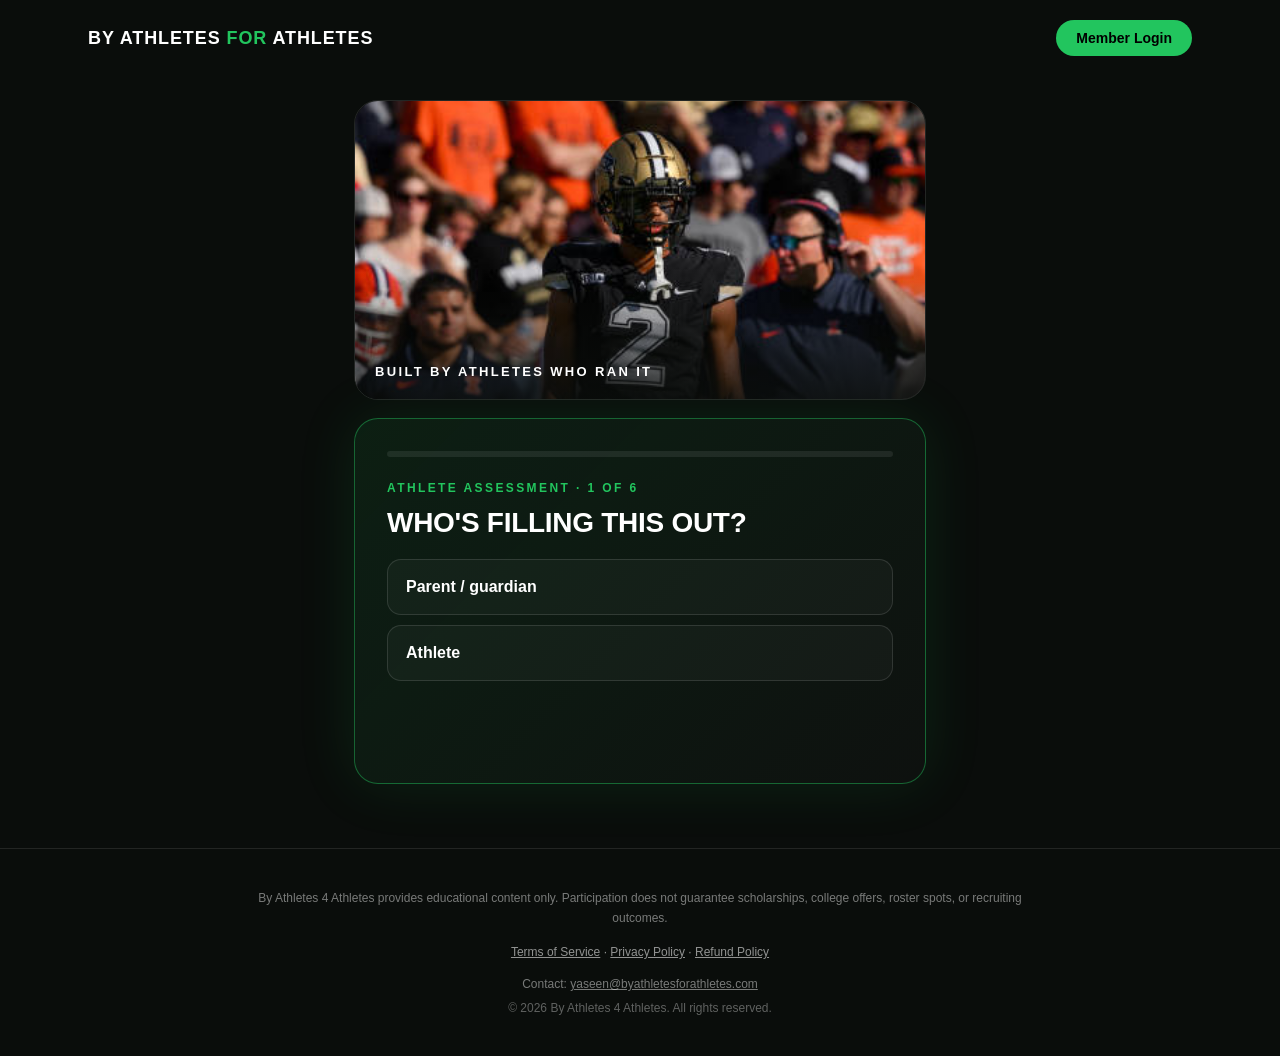
==== assessment.html @ 4ec1536f "Remove contact step; book qualification call after question 6 Co-Authored-By: Claude Opus 5.5 <norep" ====
<!doctype html>
<html lang="en" style="color-scheme:dark;background:#0a0d0b">
<head><meta name="robots" content="noindex">
<meta charset="utf-8"/>
<meta name="viewport" content="width=device-width, initial-scale=1"/>
<link rel="stylesheet" href="assets/site.css"/>
<meta name="description" content="Answer a few quick questions about your athlete, then book your call with the By Athletes 4 Athletes coaches."/>
<link rel="icon" type="image/png" href="assets/favicon.png"/>
<link rel="apple-touch-icon" href="assets/favicon.png"/>
<title>Athlete Assessment | By Athletes 4 Athletes</title>
<style>
.aa-wrap{max-width:620px;margin:0 auto;padding:24px 24px 64px;display:grid;grid-template-columns:1fr;gap:18px}
.aa-photo{position:relative;border-radius:24px;overflow:hidden;border:1px solid rgba(255,255,255,.1);min-height:300px}
.aa-photo img{position:absolute;inset:0;width:100%;height:100%;object-fit:cover;object-position:50% 18%}
.aa-photo::after{content:"";position:absolute;inset:0;background:linear-gradient(180deg,rgba(10,13,11,0) 55%,rgba(10,13,11,.85))}
.aa-photo p{position:absolute;left:20px;right:20px;bottom:18px;z-index:1;margin:0;font-size:13px;font-weight:800;letter-spacing:.18em;text-transform:uppercase;color:#fff}
.aa-card{border-radius:24px;border:1px solid rgba(34,197,94,.45);background:linear-gradient(135deg,rgba(34,197,94,.10),rgba(255,255,255,.02));box-shadow:0 0 60px rgba(34,197,94,.12);padding:32px}
.aa-bar{height:6px;border-radius:999px;background:rgba(255,255,255,.08);overflow:hidden;margin-bottom:22px}
.aa-bar>span{display:block;height:100%;background:#22c55e;transition:width .25s}
.aa-step{font-size:12px;font-weight:700;letter-spacing:.2em;text-transform:uppercase;color:#22c55e;margin:0}
.aa-q{margin:10px 0 20px;font-size:28px;line-height:1.15;font-weight:900;text-transform:uppercase;letter-spacing:-.01em}
.aa-help{margin:-10px 0 18px;font-size:15px;line-height:1.5;color:rgba(255,255,255,.6)}
.aa-opts{display:grid;gap:10px}
.aa-opts.aa-grid{grid-template-columns:repeat(3,minmax(0,1fr))}
.aa-opt{width:100%;text-align:left;border-radius:14px;border:1px solid rgba(255,255,255,.12);background:rgba(255,255,255,.03);color:#fff;padding:15px 18px;font-size:16px;font-weight:600;cursor:pointer;transition:border-color .15s,background .15s}
.aa-grid .aa-opt{text-align:center;padding:15px 8px}
.aa-opt:hover{border-color:rgba(34,197,94,.6)}
.aa-opt.aa-sel{border-color:#22c55e;background:rgba(34,197,94,.14)}
.aa-nav{display:flex;align-items:center;justify-content:space-between;gap:12px;margin-top:22px;min-height:48px}
.aa-back{border:0;background:none;color:rgba(255,255,255,.6);font-size:15px;font-weight:600;cursor:pointer;padding:8px 0}
.aa-back:hover{color:#fff}
.aa-cta{display:inline-block;border:0;border-radius:999px;background:#22c55e;color:#000;font-size:16px;font-weight:800;padding:14px 26px;cursor:pointer;text-decoration:none;text-align:center}
.aa-cta[disabled]{opacity:.35;cursor:not-allowed}
.aa-cta.aa-alt{background:transparent;color:#22c55e;border:1px solid rgba(34,197,94,.6)}
.aa-end p{font-size:16px;line-height:1.6;color:rgba(255,255,255,.72);margin:0 0 18px}
.aa-end .aa-cta{display:block;width:100%;margin-top:10px}
@media (max-width:520px){.aa-photo{min-height:220px}}
@media (max-width:520px){.aa-card{padding:22px}.aa-q{font-size:22px}.aa-opts.aa-grid{grid-template-columns:repeat(2,minmax(0,1fr))}.aa-nav .aa-cta{flex:1}}
</style>
</head>
<body>
<div class="min-h-screen bg-[#0a0d0b] text-white antialiased" style="color-scheme:dark">
<header class="mx-auto flex max-w-6xl items-center justify-between px-6 py-5"><a href="/landing" class="text-lg font-extrabold uppercase tracking-wider">By Athletes <span style="color:#22c55e">For</span> Athletes</a><div class="flex items-center gap-2 sm:gap-3"><a href="https://whop.com/joined/" class="rounded-full px-5 py-2 text-sm font-bold text-black transition hover:brightness-110" style="background:#22c55e">Member Login</a></div></header>
<main class="aa-wrap">
  <div class="aa-photo"><img src="assets/assessment-athlete.jpg" alt="Wide receiver in uniform on the sideline before a college game"><p>Built by athletes who ran it</p></div>
  <div class="aa-card">
    <div class="aa-bar"><span id="aa-progress" style="width:0"></span></div>
    <div id="aa-body" aria-live="polite">
      <noscript><p>Please turn on JavaScript to take the assessment, or <a href="https://cal.com/team/b4a/qualification" style="color:#22c55e;text-decoration:underline">book a call directly</a>.</p></noscript>
    </div>
  </div>
</main>
<footer class="border-t border-white/10 px-6 py-10"><p class="mx-auto max-w-3xl text-center text-xs leading-relaxed text-white/45">By Athletes 4 Athletes provides educational content only. Participation does not guarantee scholarships, college offers, roster spots, or recruiting outcomes.</p><p class="mt-4 text-center text-xs text-white/55"><a href="/legal#terms" class="underline hover:text-white">Terms of Service</a> · <a href="/legal#privacy" class="underline hover:text-white">Privacy Policy</a> · <a href="/legal#refunds" class="underline hover:text-white">Refund Policy</a></p><p class="mt-4 text-center text-xs text-white/45">Contact: <a href="mailto:yaseen@byathletesforathletes.com" class="underline hover:text-white">yaseen@byathletesforathletes.com</a></p><p class="mt-2 text-center text-xs text-white/35">© 2026 By Athletes 4 Athletes. All rights reserved.</p></footer>
</div>
<script>
(function () {
  var CAL = "https://cal.com/team/b4a/qualification";
  var ESSENTIALS_MONTHLY = "https://whop.com/checkout/plan_C9eWqeVcC6Q8r";
  var ESSENTIALS_SIX = "https://whop.com/checkout/plan_2INZjFknRnxja";

  var questions = [
    { id: "who", label: "Who's filling this out?", options: ["Parent / guardian", "Athlete"] },
    { id: "grade", label: "What grade is the athlete in?",
      options: ["8th or younger", "9th grade", "10th grade", "11th grade", "12th grade", "Post-grad / transfer"] },
    { id: "goal", label: "What's the goal?",
      options: ["Play Division I", "Play Division II", "Play Division III", "Play NAIA or JUCO", "Be a great high school player", "Not sure yet"] },
    { id: "serious", label: "How serious are you about getting to the next level?",
      options: ["All in. Ready to start now", "Very serious. Starting within 30 days", "Interested, but want to learn more", "Just looking around"] },
    { id: "budget", label: "Are you ready to invest in reaching the next level?", dynamic: true,
      options: ["Yes, I'm ready to invest now", "No, I'm not able to invest right now"] },
    { id: "decider", label: "If it's a fit, will the decision-maker(s) be on the call?",
      options: ["Yes", "No"] }
  ];

  var body = document.getElementById("aa-body");
  var bar = document.getElementById("aa-progress");
  var answers = {};
  var step = 0;

  var GOAL_PHRASE = {
    "Play Division I": "to play Division I",
    "Play Division II": "to play Division II",
    "Play Division III": "to play Division III",
    "Play NAIA or JUCO": "to play NAIA or JUCO",
    "Be a great high school player": "to become a great high school player"
  };

  function labelOf(q) {
    if (!q.dynamic) return q.label;
    var who = answers.who === "Athlete" ? "yourself" : "your athlete";
    var goal = GOAL_PHRASE[answers.goal] || "to reach the next level";
    return "Are you ready to invest in " + who + " " + goal + "?";
  }

  function esc(s) { return String(s).replace(/[&<>"]/g, function (c) { return { "&": "&amp;", "<": "&lt;", ">": "&gt;", '"': "&quot;" }[c]; }); }

  function qualified() {
    return answers.budget === "Yes, I'm ready to invest now" &&
      answers.serious !== "Just looking around";
  }

  var TOTAL = questions.length;

  function calUrl() {
    var notes = "Athlete Assessment\n" + questions.map(function (q) { return labelOf(q) + " " + (answers[q.id] || "-"); }).join("\n");
    return CAL + "?notes=" + encodeURIComponent(notes);
  }

  function finish() {
    if (qualified()) {
      bar.style.width = "100%";
      window.location.href = calUrl();
    } else {
      renderEssentials();
    }
  }

  function render() {
    var q = questions[step];
    bar.style.width = Math.round((step / TOTAL) * 100) + "%";
    body.innerHTML = '<p class="aa-step">Athlete Assessment &middot; ' + (step + 1) + " of " + TOTAL + "</p>" +
      '<h1 class="aa-q">' + esc(labelOf(q)) + "</h1>" +
      (q.help ? '<p class="aa-help">' + esc(q.help) + "</p>" : "") +
      '<div class="aa-opts' + (q.grid ? " aa-grid" : "") + '">' +
      q.options.map(function (o) {
        return '<button type="button" class="aa-opt' + (answers[q.id] === o ? " aa-sel" : "") + '" data-v="' + esc(o) + '">' + esc(o) + "</button>";
      }).join("") + "</div>" +
      '<div class="aa-nav">' +
      (step > 0 ? '<button type="button" class="aa-back">&larr; Back</button>' : "<span></span>") +
      (step === TOTAL - 1 ? '<button type="button" class="aa-cta" id="aa-book"' + (answers[q.id] ? "" : " disabled") + ">Book Your Qualification Call</button>" : "") +
      "</div>";
    body.querySelectorAll(".aa-opt").forEach(function (b) {
      b.addEventListener("click", function () {
        answers[q.id] = b.getAttribute("data-v");
        if (q.id === "budget" && answers.budget !== "Yes, I'm ready to invest now") { renderEssentials(); return; }
        if (step < TOTAL - 1) step++;
        render();
      });
    });
    var back = body.querySelector(".aa-back");
    if (back) back.addEventListener("click", function () { step--; render(); });
    var book = body.querySelector("#aa-book");
    if (book) book.addEventListener("click", function () { if (answers[q.id]) finish(); });
  }

  function renderEssentials() {
    bar.style.width = "100%";
    body.innerHTML = '<div class="aa-end"><p class="aa-step">Your best next step</p>' +
      '<h1 class="aa-q">Start with Recruiting Essentials</h1>' +
      "<p>Based on your answers, the best place to start is Recruiting Essentials: the full How to Get Recruited video course, a grade-by-grade roadmap, a monthly live coaching call with former Division I receivers, and our member community.</p>" +
      '<a class="aa-cta" href="' + ESSENTIALS_SIX + '">Get 6 months for $250 (1 month free)</a>' +
      '<a class="aa-cta aa-alt" href="' + ESSENTIALS_MONTHLY + '">Or start monthly for $49</a>' +
      '<div class="aa-nav"><button type="button" class="aa-back">&larr; Change my answers</button><span></span></div></div>';
    body.querySelector(".aa-back").addEventListener("click", function () { render(); });
  }

  render();
})();
</script>
</body>
</html>
---- assets/site.css ----
/*! tailwindcss v4.3.3 | MIT License | https://tailwindcss.com */
@layer properties{@supports (((-webkit-hyphens:none)) and (not (margin-trim:inline))) or ((-moz-orient:inline) and (not (color:rgb(from red r g b)))){*,:before,:after,::backdrop{--tw-translate-x:0;--tw-translate-y:0;--tw-translate-z:0;--tw-space-y-reverse:0;--tw-divide-y-reverse:0;--tw-border-style:solid;--tw-leading:initial;--tw-font-weight:initial;--tw-tracking:initial;--tw-blur:initial;--tw-brightness:initial;--tw-contrast:initial;--tw-grayscale:initial;--tw-hue-rotate:initial;--tw-invert:initial;--tw-opacity:initial;--tw-saturate:initial;--tw-sepia:initial;--tw-drop-shadow:initial;--tw-drop-shadow-color:initial;--tw-drop-shadow-alpha:100%;--tw-drop-shadow-size:initial}}}@layer theme{:root,:host{--font-sans:-apple-system, BlinkMacSystemFont, "Segoe UI", Roboto, "Helvetica Neue", "Noto Sans", Arial, sans-serif, "Apple Color Emoji", "Segoe UI Emoji", "Segoe UI Symbol", "Noto Color Emoji";--font-mono:ui-monospace, SFMono-Regular, Menlo, Monaco, Consolas, "Liberation Mono", "Courier New", monospace;--color-red-400:oklch(70.4% .191 22.216);--color-red-500:oklch(63.7% .237 25.331);--color-green-500:oklch(72.3% .219 149.579);--color-black:#000;--color-white:#fff;--spacing:.25rem;--container-xl:36rem;--container-2xl:42rem;--container-3xl:48rem;--container-4xl:56rem;--container-5xl:64rem;--container-6xl:72rem;--text-xs:.75rem;--text-xs--line-height:calc(1 / .75);--text-sm:.875rem;--text-sm--line-height:calc(1.25 / .875);--text-base:1rem;--text-base--line-height:calc(1.5 / 1);--text-lg:1.125rem;--text-lg--line-height:calc(1.75 / 1.125);--text-xl:1.25rem;--text-xl--line-height:calc(1.75 / 1.25);--text-2xl:1.5rem;--text-2xl--line-height:calc(2 / 1.5);--text-3xl:1.875rem;--text-3xl--line-height:calc(2.25 / 1.875);--text-4xl:2.25rem;--text-4xl--line-height:calc(2.5 / 2.25);--text-5xl:3rem;--text-5xl--line-height:1;--text-7xl:4.5rem;--text-7xl--line-height:1;--font-weight-normal:400;--font-weight-semibold:600;--font-weight-bold:700;--font-weight-extrabold:800;--font-weight-black:900;--tracking-tight:-.025em;--tracking-wide:.025em;--tracking-wider:.05em;--tracking-widest:.1em;--leading-snug:1.375;--leading-relaxed:1.625;--radius-xl:.75rem;--radius-2xl:1rem;--radius-3xl:1.5rem;--aspect-video:16 / 9;--default-transition-duration:.15s;--default-transition-timing-function:cubic-bezier(.4, 0, .2, 1);--default-font-family:var(--font-sans);--default-mono-font-family:var(--font-mono)}}@layer base{*,:after,:before,::backdrop{box-sizing:border-box;border:0 solid;margin:0;padding:0}::file-selector-button{box-sizing:border-box;border:0 solid;margin:0;padding:0}html,:host{-webkit-text-size-adjust:100%;tab-size:4;line-height:1.5;font-family:var(--default-font-family,-apple-system, BlinkMacSystemFont, "Segoe UI", Roboto, "Helvetica Neue", "Noto Sans", Arial, sans-serif, "Apple Color Emoji", "Segoe UI Emoji", "Segoe UI Symbol", "Noto Color Emoji");font-feature-settings:var(--default-font-feature-settings,normal);font-variation-settings:var(--default-font-variation-settings,normal);-webkit-tap-highlight-color:transparent}hr{height:0;color:inherit;border-top-width:1px}abbr:where([title]){-webkit-text-decoration:underline dotted;text-decoration:underline dotted}h1,h2,h3,h4,h5,h6{font-size:inherit;font-weight:inherit}a{color:inherit;-webkit-text-decoration:inherit;-webkit-text-decoration:inherit;-webkit-text-decoration:inherit;-webkit-text-decoration:inherit;text-decoration:inherit}b,strong{font-weight:bolder}code,kbd,samp,pre{font-family:var(--default-mono-font-family,ui-monospace, SFMono-Regular, Menlo, Monaco, Consolas, "Liberation Mono", "Courier New", monospace);font-feature-settings:var(--default-mono-font-feature-settings,normal);font-variation-settings:var(--default-mono-font-variation-settings,normal);font-size:1em}small{font-size:80%}sub,sup{vertical-align:baseline;font-size:75%;line-height:0;position:relative}sub{bottom:-.25em}sup{top:-.5em}table{text-indent:0;border-color:inherit;border-collapse:collapse}:-moz-focusring:where(:not(iframe)){outline:auto}progress{vertical-align:baseline}summary{display:list-item}ol,ul,menu{list-style:none}img,svg,video,canvas,audio,iframe,embed,object{vertical-align:middle;display:block}img,video{max-width:100%;height:auto}button,input,select,optgroup,textarea{font:inherit;font-feature-settings:inherit;font-variation-settings:inherit;letter-spacing:inherit;color:inherit;opacity:1;background-color:#0000;border-radius:0}::file-selector-button{font:inherit;font-feature-settings:inherit;font-variation-settings:inherit;letter-spacing:inherit;color:inherit;opacity:1;background-color:#0000;border-radius:0}:where(select:is([multiple],[size])) optgroup{font-weight:bolder}:where(select:is([multiple],[size])) optgroup option{padding-inline-start:20px}::file-selector-button{margin-inline-end:4px}::placeholder{opacity:1}@supports (not ((-webkit-appearance:-apple-pay-button))) or (contain-intrinsic-size:1px){::placeholder{color:currentColor}@supports (color:color-mix(in lab, red, red)){::placeholder{color:color-mix(in oklab, currentcolor 50%, transparent)}}}textarea{resize:vertical}::-webkit-search-decoration{-webkit-appearance:none}::-webkit-date-and-time-value{min-height:1lh;text-align:inherit}::-webkit-datetime-edit{display:inline-flex}::-webkit-datetime-edit-fields-wrapper{padding:0}::-webkit-datetime-edit{padding-block:0}::-webkit-datetime-edit-year-field{padding-block:0}::-webkit-datetime-edit-month-field{padding-block:0}::-webkit-datetime-edit-day-field{padding-block:0}::-webkit-datetime-edit-hour-field{padding-block:0}::-webkit-datetime-edit-minute-field{padding-block:0}::-webkit-datetime-edit-second-field{padding-block:0}::-webkit-datetime-edit-millisecond-field{padding-block:0}::-webkit-datetime-edit-meridiem-field{padding-block:0}::-webkit-calendar-picker-indicator{line-height:1}:-moz-ui-invalid{box-shadow:none}button,input:where([type=button],[type=reset],[type=submit]){appearance:button}::file-selector-button{appearance:button}::-webkit-inner-spin-button{height:auto}::-webkit-outer-spin-button{height:auto}[hidden]:where(:not([hidden=until-found])){display:none!important}}@layer components;@layer utilities{.absolute{position:absolute}.relative{position:relative}.inset-0{inset:0}.-top-3\.5{top:calc(var(--spacing) * -3.5)}.-left-\[9999px\]{left:-9999px}.left-1\/2{left:50%}.mx-auto{margin-inline:auto}.my-6{margin-block:calc(var(--spacing) * 6)}.mt-0\.5{margin-top:calc(var(--spacing) * .5)}.mt-1{margin-top:var(--spacing)}.mt-2{margin-top:calc(var(--spacing) * 2)}.mt-3{margin-top:calc(var(--spacing) * 3)}.mt-4{margin-top:calc(var(--spacing) * 4)}.mt-5{margin-top:calc(var(--spacing) * 5)}.mt-6{margin-top:calc(var(--spacing) * 6)}.mt-8{margin-top:calc(var(--spacing) * 8)}.mt-9{margin-top:calc(var(--spacing) * 9)}.mt-10{margin-top:calc(var(--spacing) * 10)}.mt-12{margin-top:calc(var(--spacing) * 12)}.mt-16{margin-top:calc(var(--spacing) * 16)}.mr-2{margin-right:calc(var(--spacing) * 2)}.mb-3{margin-bottom:calc(var(--spacing) * 3)}.mb-8{margin-bottom:calc(var(--spacing) * 8)}.mb-10{margin-bottom:calc(var(--spacing) * 10)}.mb-14{margin-bottom:calc(var(--spacing) * 14)}.block{display:block}.flex{display:flex}.grid{display:grid}.hidden{display:none}.inline-block{display:inline-block}.inline-flex{display:inline-flex}.table{display:table}.aspect-video{aspect-ratio:var(--aspect-video)}.h-0{height:0}.h-1{height:var(--spacing)}.h-40{height:calc(var(--spacing) * 40)}.h-full{height:100%}.h-px{height:1px}.min-h-\[2\.5rem\]{min-height:2.5rem}.min-h-\[120px\]{min-height:120px}.min-h-screen{min-height:100vh}.w-0{width:0}.w-8{width:calc(var(--spacing) * 8)}.w-40{width:calc(var(--spacing) * 40)}.w-full{width:100%}.max-w-2xl{max-width:var(--container-2xl)}.max-w-3xl{max-width:var(--container-3xl)}.max-w-4xl{max-width:var(--container-4xl)}.max-w-5xl{max-width:var(--container-5xl)}.max-w-6xl{max-width:var(--container-6xl)}.max-w-xl{max-width:var(--container-xl)}.flex-1{flex:1}.shrink-0{flex-shrink:0}.-translate-x-1\/2{--tw-translate-x:calc(calc(1 / 2 * 100%) * -1);translate:var(--tw-translate-x) var(--tw-translate-y)}.cursor-pointer{cursor:pointer}.scroll-mt-8{scroll-margin-top:calc(var(--spacing) * 8)}.list-disc{list-style-type:disc}.list-none{list-style-type:none}.flex-col{flex-direction:column}.flex-wrap{flex-wrap:wrap}.items-baseline{align-items:baseline}.items-center{align-items:center}.items-stretch{align-items:stretch}.justify-between{justify-content:space-between}.justify-center{justify-content:center}.gap-0\.5{gap:calc(var(--spacing) * .5)}.gap-1{gap:var(--spacing)}.gap-2{gap:calc(var(--spacing) * 2)}.gap-3{gap:calc(var(--spacing) * 3)}.gap-4{gap:calc(var(--spacing) * 4)}.gap-6{gap:calc(var(--spacing) * 6)}:where(.space-y-1>:not(:last-child)){--tw-space-y-reverse:0;margin-block-start:calc(var(--spacing) * var(--tw-space-y-reverse));margin-block-end:calc(var(--spacing) * calc(1 - var(--tw-space-y-reverse)))}:where(.space-y-3>:not(:last-child)){--tw-space-y-reverse:0;margin-block-start:calc(calc(var(--spacing) * 3) * var(--tw-space-y-reverse));margin-block-end:calc(calc(var(--spacing) * 3) * calc(1 - var(--tw-space-y-reverse)))}:where(.space-y-4>:not(:last-child)){--tw-space-y-reverse:0;margin-block-start:calc(calc(var(--spacing) * 4) * var(--tw-space-y-reverse));margin-block-end:calc(calc(var(--spacing) * 4) * calc(1 - var(--tw-space-y-reverse)))}:where(.space-y-14>:not(:last-child)){--tw-space-y-reverse:0;margin-block-start:calc(calc(var(--spacing) * 14) * var(--tw-space-y-reverse));margin-block-end:calc(calc(var(--spacing) * 14) * calc(1 - var(--tw-space-y-reverse)))}:where(.divide-y>:not(:last-child)){--tw-divide-y-reverse:0;border-bottom-style:var(--tw-border-style);border-top-style:var(--tw-border-style);border-top-width:calc(1px * var(--tw-divide-y-reverse));border-bottom-width:calc(1px * calc(1 - var(--tw-divide-y-reverse)))}:where(.divide-white\/10>:not(:last-child)){border-color:#ffffff1a}@supports (color:color-mix(in lab, red, red)){:where(.divide-white\/10>:not(:last-child)){border-color:color-mix(in oklab, var(--color-white) 10%, transparent)}}.overflow-hidden{overflow:hidden}.rounded{border-radius:.25rem}.rounded-2xl{border-radius:var(--radius-2xl)}.rounded-3xl{border-radius:var(--radius-3xl)}.rounded-full{border-radius:2147483647px}.rounded-xl{border-radius:var(--radius-xl)}.border{border-style:var(--tw-border-style);border-width:1px}.border-t{border-top-style:var(--tw-border-style);border-top-width:1px}.border-dashed{--tw-border-style:dashed;border-style:dashed}.border-red-500\/20{border-color:#fb2c3633}@supports (color:color-mix(in lab, red, red)){.border-red-500\/20{border-color:color-mix(in oklab, var(--color-red-500) 20%, transparent)}}.border-red-500\/40{border-color:#fb2c3666}@supports (color:color-mix(in lab, red, red)){.border-red-500\/40{border-color:color-mix(in oklab, var(--color-red-500) 40%, transparent)}}.border-white\/10{border-color:#ffffff1a}@supports (color:color-mix(in lab, red, red)){.border-white\/10{border-color:color-mix(in oklab, var(--color-white) 10%, transparent)}}.border-white\/15{border-color:#ffffff26}@supports (color:color-mix(in lab, red, red)){.border-white\/15{border-color:color-mix(in oklab, var(--color-white) 15%, transparent)}}.border-white\/20{border-color:#fff3}@supports (color:color-mix(in lab, red, red)){.border-white\/20{border-color:color-mix(in oklab, var(--color-white) 20%, transparent)}}.border-white\/25{border-color:#ffffff40}@supports (color:color-mix(in lab, red, red)){.border-white\/25{border-color:color-mix(in oklab, var(--color-white) 25%, transparent)}}.bg-\[\#0a0d0b\]{background-color:#0a0d0b}.bg-black{background-color:var(--color-black)}.bg-black\/40{background-color:#0006}@supports (color:color-mix(in lab, red, red)){.bg-black\/40{background-color:color-mix(in oklab, var(--color-black) 40%, transparent)}}.bg-red-500\/\[0\.04\]{background-color:#fb2c360a}@supports (color:color-mix(in lab, red, red)){.bg-red-500\/\[0\.04\]{background-color:color-mix(in oklab, var(--color-red-500) 4%, transparent)}}.bg-white\/5{background-color:#ffffff0d}@supports (color:color-mix(in lab, red, red)){.bg-white\/5{background-color:color-mix(in oklab, var(--color-white) 5%, transparent)}}.bg-white\/10{background-color:#ffffff1a}@supports (color:color-mix(in lab, red, red)){.bg-white\/10{background-color:color-mix(in oklab, var(--color-white) 10%, transparent)}}.bg-white\/\[0\.03\]{background-color:#ffffff08}@supports (color:color-mix(in lab, red, red)){.bg-white\/\[0\.03\]{background-color:color-mix(in oklab, var(--color-white) 3%, transparent)}}.bg-white\/\[0\.04\]{background-color:#ffffff0a}@supports (color:color-mix(in lab, red, red)){.bg-white\/\[0\.04\]{background-color:color-mix(in oklab, var(--color-white) 4%, transparent)}}.object-cover{object-fit:cover}.p-1{padding:var(--spacing)}.p-4{padding:calc(var(--spacing) * 4)}.p-5{padding:calc(var(--spacing) * 5)}.p-6{padding:calc(var(--spacing) * 6)}.p-8{padding:calc(var(--spacing) * 8)}.p-10{padding:calc(var(--spacing) * 10)}.px-3{padding-inline:calc(var(--spacing) * 3)}.px-4{padding-inline:calc(var(--spacing) * 4)}.px-5{padding-inline:calc(var(--spacing) * 5)}.px-6{padding-inline:calc(var(--spacing) * 6)}.px-8{padding-inline:calc(var(--spacing) * 8)}.py-1{padding-block:var(--spacing)}.py-2{padding-block:calc(var(--spacing) * 2)}.py-3{padding-block:calc(var(--spacing) * 3)}.py-3\.5{padding-block:calc(var(--spacing) * 3.5)}.py-5{padding-block:calc(var(--spacing) * 5)}.py-10{padding-block:calc(var(--spacing) * 10)}.py-20{padding-block:calc(var(--spacing) * 20)}.pt-2{padding-top:calc(var(--spacing) * 2)}.pt-4{padding-top:calc(var(--spacing) * 4)}.pt-8{padding-top:calc(var(--spacing) * 8)}.pt-12{padding-top:calc(var(--spacing) * 12)}.pt-16{padding-top:calc(var(--spacing) * 16)}.pb-4{padding-bottom:calc(var(--spacing) * 4)}.pb-16{padding-bottom:calc(var(--spacing) * 16)}.pb-20{padding-bottom:calc(var(--spacing) * 20)}.pl-5{padding-left:calc(var(--spacing) * 5)}.text-center{text-align:center}.text-left{text-align:left}.text-2xl{font-size:var(--text-2xl);line-height:var(--tw-leading,var(--text-2xl--line-height))}.text-3xl{font-size:var(--text-3xl);line-height:var(--tw-leading,var(--text-3xl--line-height))}.text-4xl{font-size:var(--text-4xl);line-height:var(--tw-leading,var(--text-4xl--line-height))}.text-5xl{font-size:var(--text-5xl);line-height:var(--tw-leading,var(--text-5xl--line-height))}.text-base{font-size:var(--text-base);line-height:var(--tw-leading,var(--text-base--line-height))}.text-lg{font-size:var(--text-lg);line-height:var(--tw-leading,var(--text-lg--line-height))}.text-sm{font-size:var(--text-sm);line-height:var(--tw-leading,var(--text-sm--line-height))}.text-xl{font-size:var(--text-xl);line-height:var(--tw-leading,var(--text-xl--line-height))}.text-xs{font-size:var(--text-xs);line-height:var(--tw-leading,var(--text-xs--line-height))}.leading-\[1\.02\]{--tw-leading:1.02;line-height:1.02}.leading-relaxed{--tw-leading:var(--leading-relaxed);line-height:var(--leading-relaxed)}.leading-snug{--tw-leading:var(--leading-snug);line-height:var(--leading-snug)}.font-black{--tw-font-weight:var(--font-weight-black);font-weight:var(--font-weight-black)}.font-bold{--tw-font-weight:var(--font-weight-bold);font-weight:var(--font-weight-bold)}.font-extrabold{--tw-font-weight:var(--font-weight-extrabold);font-weight:var(--font-weight-extrabold)}.font-normal{--tw-font-weight:var(--font-weight-normal);font-weight:var(--font-weight-normal)}.font-semibold{--tw-font-weight:var(--font-weight-semibold);font-weight:var(--font-weight-semibold)}.tracking-\[0\.2em\]{--tw-tracking:.2em;letter-spacing:.2em}.tracking-\[0\.25em\]{--tw-tracking:.25em;letter-spacing:.25em}.tracking-tight{--tw-tracking:var(--tracking-tight);letter-spacing:var(--tracking-tight)}.tracking-wide{--tw-tracking:var(--tracking-wide);letter-spacing:var(--tracking-wide)}.tracking-wider{--tw-tracking:var(--tracking-wider);letter-spacing:var(--tracking-wider)}.tracking-widest{--tw-tracking:var(--tracking-widest);letter-spacing:var(--tracking-widest)}.text-black{color:var(--color-black)}.text-red-400{color:var(--color-red-400)}.text-white{color:var(--color-white)}.text-white\/20{color:#fff3}@supports (color:color-mix(in lab, red, red)){.text-white\/20{color:color-mix(in oklab, var(--color-white) 20%, transparent)}}.text-white\/35{color:#ffffff59}@supports (color:color-mix(in lab, red, red)){.text-white\/35{color:color-mix(in oklab, var(--color-white) 35%, transparent)}}.text-white\/40{color:#fff6}@supports (color:color-mix(in lab, red, red)){.text-white\/40{color:color-mix(in oklab, var(--color-white) 40%, transparent)}}.text-white\/45{color:#ffffff73}@supports (color:color-mix(in lab, red, red)){.text-white\/45{color:color-mix(in oklab, var(--color-white) 45%, transparent)}}.text-white\/50{color:#ffffff80}@supports (color:color-mix(in lab, red, red)){.text-white\/50{color:color-mix(in oklab, var(--color-white) 50%, transparent)}}.text-white\/55{color:#ffffff8c}@supports (color:color-mix(in lab, red, red)){.text-white\/55{color:color-mix(in oklab, var(--color-white) 55%, transparent)}}.text-white\/60{color:#fff9}@supports (color:color-mix(in lab, red, red)){.text-white\/60{color:color-mix(in oklab, var(--color-white) 60%, transparent)}}.text-white\/65{color:#ffffffa6}@supports (color:color-mix(in lab, red, red)){.text-white\/65{color:color-mix(in oklab, var(--color-white) 65%, transparent)}}.text-white\/70{color:#ffffffb3}@supports (color:color-mix(in lab, red, red)){.text-white\/70{color:color-mix(in oklab, var(--color-white) 70%, transparent)}}.text-white\/80{color:#fffc}@supports (color:color-mix(in lab, red, red)){.text-white\/80{color:color-mix(in oklab, var(--color-white) 80%, transparent)}}.text-white\/85{color:#ffffffd9}@supports (color:color-mix(in lab, red, red)){.text-white\/85{color:color-mix(in oklab, var(--color-white) 85%, transparent)}}.uppercase{text-transform:uppercase}.line-through{text-decoration-line:line-through}.underline{text-decoration-line:underline}.decoration-red-500{-webkit-text-decoration-color:var(--color-red-500);-webkit-text-decoration-color:var(--color-red-500);-webkit-text-decoration-color:var(--color-red-500);text-decoration-color:var(--color-red-500)}.decoration-2{text-decoration-thickness:2px}.antialiased{-webkit-font-smoothing:antialiased;-moz-osx-font-smoothing:grayscale}.placeholder-white\/35::placeholder{color:#ffffff59}@supports (color:color-mix(in lab, red, red)){.placeholder-white\/35::placeholder{color:color-mix(in oklab, var(--color-white) 35%, transparent)}}.opacity-0{opacity:0}.transition{transition-property:color,background-color,border-color,outline-color,text-decoration-color,fill,stroke,--tw-gradient-from,--tw-gradient-via,--tw-gradient-to,opacity,box-shadow,transform,translate,scale,rotate,filter,-webkit-backdrop-filter,backdrop-filter,display,content-visibility,overlay,pointer-events;transition-timing-function:var(--tw-ease,var(--default-transition-timing-function));transition-duration:var(--tw-duration,var(--default-transition-duration))}.outline-none{--tw-outline-style:none;outline-style:none}.group-open\:rotate-45:is(:where(.group):is([open],:popover-open,:open) *){rotate:45deg}@media (hover:hover){.hover\:bg-red-500\/10:hover{background-color:#fb2c361a}@supports (color:color-mix(in lab, red, red)){.hover\:bg-red-500\/10:hover{background-color:color-mix(in oklab, var(--color-red-500) 10%, transparent)}}.hover\:bg-white\/5:hover{background-color:#ffffff0d}@supports (color:color-mix(in lab, red, red)){.hover\:bg-white\/5:hover{background-color:color-mix(in oklab, var(--color-white) 5%, transparent)}}.hover\:bg-white\/10:hover{background-color:#ffffff1a}@supports (color:color-mix(in lab, red, red)){.hover\:bg-white\/10:hover{background-color:color-mix(in oklab, var(--color-white) 10%, transparent)}}.hover\:text-white:hover{color:var(--color-white)}.hover\:brightness-110:hover{--tw-brightness:brightness(110%);filter:var(--tw-blur,) var(--tw-brightness,) var(--tw-contrast,) var(--tw-grayscale,) var(--tw-hue-rotate,) var(--tw-invert,) var(--tw-saturate,) var(--tw-sepia,) var(--tw-drop-shadow,)}}.focus\:border-green-500:focus{border-color:var(--color-green-500)}.disabled\:opacity-60:disabled{opacity:.6}@media (width>=40rem){.sm\:inline-block{display:inline-block}.sm\:grid-cols-2{grid-template-columns:repeat(2,minmax(0,1fr))}.sm\:grid-cols-3{grid-template-columns:repeat(3,minmax(0,1fr))}.sm\:flex-row{flex-direction:row}.sm\:gap-3{gap:calc(var(--spacing) * 3)}.sm\:p-10{padding:calc(var(--spacing) * 10)}.sm\:p-12{padding:calc(var(--spacing) * 12)}.sm\:pt-24{padding-top:calc(var(--spacing) * 24)}.sm\:text-4xl{font-size:var(--text-4xl);line-height:var(--tw-leading,var(--text-4xl--line-height))}.sm\:text-5xl{font-size:var(--text-5xl);line-height:var(--tw-leading,var(--text-5xl--line-height))}.sm\:text-7xl{font-size:var(--text-7xl);line-height:var(--tw-leading,var(--text-7xl--line-height))}}@media (width>=48rem){.md\:grid-cols-2{grid-template-columns:repeat(2,minmax(0,1fr))}.md\:grid-cols-3{grid-template-columns:repeat(3,minmax(0,1fr))}}@media (width>=64rem){.lg\:grid-cols-3{grid-template-columns:repeat(3,minmax(0,1fr))}}}*{box-sizing:border-box}html,body,#app{min-height:100%}body{margin:0}html{scroll-behavior:smooth}@property --tw-translate-x{syntax:"*";inherits:false;initial-value:0}@property --tw-translate-y{syntax:"*";inherits:false;initial-value:0}@property --tw-translate-z{syntax:"*";inherits:false;initial-value:0}@property --tw-space-y-reverse{syntax:"*";inherits:false;initial-value:0}@property --tw-divide-y-reverse{syntax:"*";inherits:false;initial-value:0}@property --tw-border-style{syntax:"*";inherits:false;initial-value:solid}@property --tw-leading{syntax:"*";inherits:false}@property --tw-font-weight{syntax:"*";inherits:false}@property --tw-tracking{syntax:"*";inherits:false}@property --tw-blur{syntax:"*";inherits:false}@property --tw-brightness{syntax:"*";inherits:false}@property --tw-contrast{syntax:"*";inherits:false}@property --tw-grayscale{syntax:"*";inherits:false}@property --tw-hue-rotate{syntax:"*";inherits:false}@property --tw-invert{syntax:"*";inherits:false}@property --tw-opacity{syntax:"*";inherits:false}@property --tw-saturate{syntax:"*";inherits:false}@property --tw-sepia{syntax:"*";inherits:false}@property --tw-drop-shadow{syntax:"*";inherits:false}@property --tw-drop-shadow-color{syntax:"*";inherits:false}@property --tw-drop-shadow-alpha{syntax:"<percentage>";inherits:false;initial-value:100%}@property --tw-drop-shadow-size{syntax:"*";inherits:false}
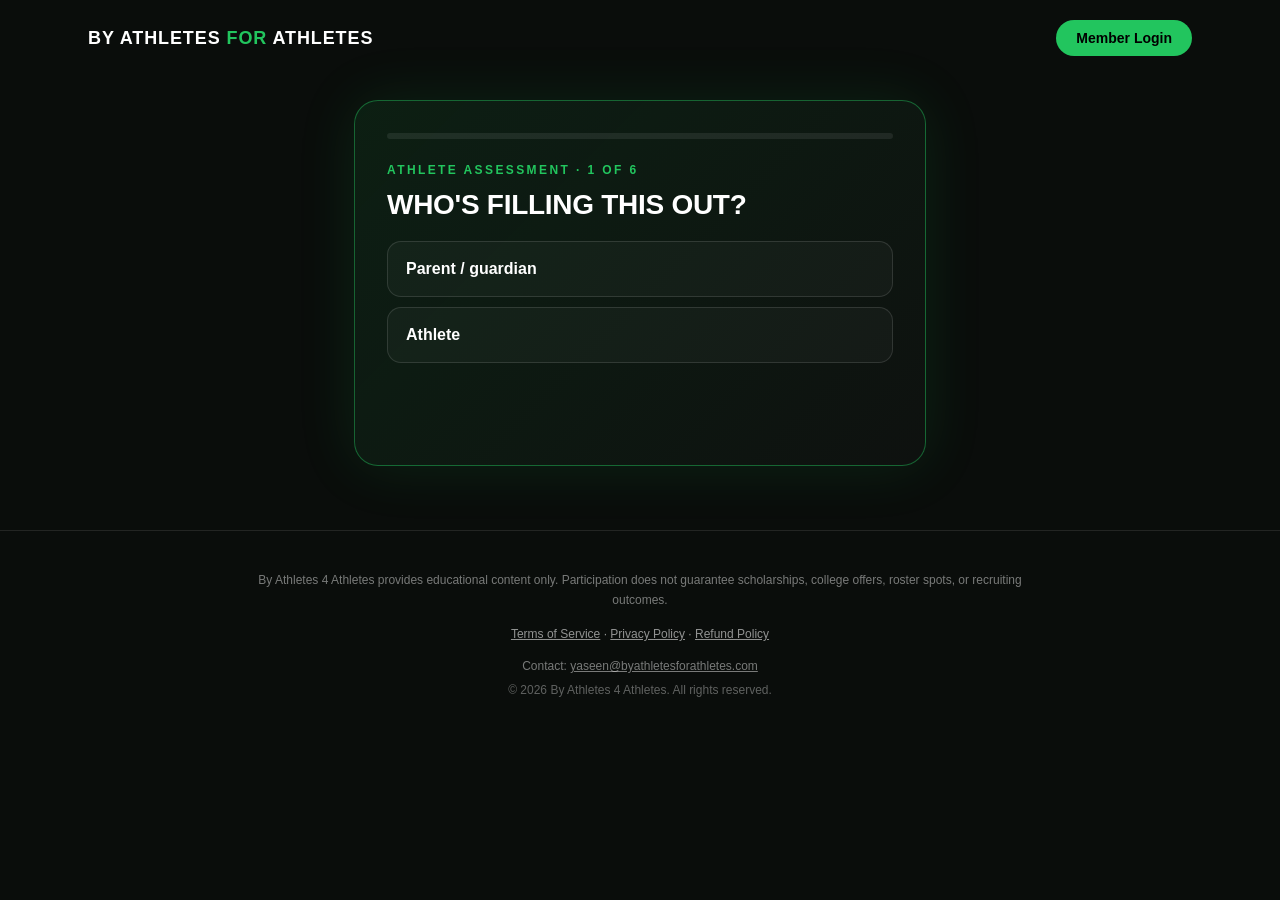
==== commit ed0f2f64: "Remove photo from assessment page Co-Authored-By: Claude Opus 5.5 <noreply@anthropic.com>" ====
--- a/assessment.html
+++ b/assessment.html
@@ -10,10 +10,6 @@
 <title>Athlete Assessment | By Athletes 4 Athletes</title>
 <style>
 .aa-wrap{max-width:620px;margin:0 auto;padding:24px 24px 64px;display:grid;grid-template-columns:1fr;gap:18px}
-.aa-photo{position:relative;border-radius:24px;overflow:hidden;border:1px solid rgba(255,255,255,.1);min-height:300px}
-.aa-photo img{position:absolute;inset:0;width:100%;height:100%;object-fit:cover;object-position:50% 18%}
-.aa-photo::after{content:"";position:absolute;inset:0;background:linear-gradient(180deg,rgba(10,13,11,0) 55%,rgba(10,13,11,.85))}
-.aa-photo p{position:absolute;left:20px;right:20px;bottom:18px;z-index:1;margin:0;font-size:13px;font-weight:800;letter-spacing:.18em;text-transform:uppercase;color:#fff}
 .aa-card{border-radius:24px;border:1px solid rgba(34,197,94,.45);background:linear-gradient(135deg,rgba(34,197,94,.10),rgba(255,255,255,.02));box-shadow:0 0 60px rgba(34,197,94,.12);padding:32px}
 .aa-bar{height:6px;border-radius:999px;background:rgba(255,255,255,.08);overflow:hidden;margin-bottom:22px}
 .aa-bar>span{display:block;height:100%;background:#22c55e;transition:width .25s}
@@ -34,15 +30,13 @@
 .aa-cta.aa-alt{background:transparent;color:#22c55e;border:1px solid rgba(34,197,94,.6)}
 .aa-end p{font-size:16px;line-height:1.6;color:rgba(255,255,255,.72);margin:0 0 18px}
 .aa-end .aa-cta{display:block;width:100%;margin-top:10px}
-@media (max-width:520px){.aa-photo{min-height:220px}}
-@media (max-width:520px){.aa-card{padding:22px}.aa-q{font-size:22px}.aa-opts.aa-grid{grid-template-columns:repeat(2,minmax(0,1fr))}.aa-nav .aa-cta{flex:1}}
+@media (max-width:520px){@media (max-width:520px){.aa-card{padding:22px}.aa-q{font-size:22px}.aa-opts.aa-grid{grid-template-columns:repeat(2,minmax(0,1fr))}.aa-nav .aa-cta{flex:1}}
 </style>
 </head>
 <body>
 <div class="min-h-screen bg-[#0a0d0b] text-white antialiased" style="color-scheme:dark">
 <header class="mx-auto flex max-w-6xl items-center justify-between px-6 py-5"><a href="/landing" class="text-lg font-extrabold uppercase tracking-wider">By Athletes <span style="color:#22c55e">For</span> Athletes</a><div class="flex items-center gap-2 sm:gap-3"><a href="https://whop.com/joined/" class="rounded-full px-5 py-2 text-sm font-bold text-black transition hover:brightness-110" style="background:#22c55e">Member Login</a></div></header>
 <main class="aa-wrap">
-  <div class="aa-photo"><img src="assets/assessment-athlete.jpg" alt="Wide receiver in uniform on the sideline before a college game"><p>Built by athletes who ran it</p></div>
   <div class="aa-card">
     <div class="aa-bar"><span id="aa-progress" style="width:0"></span></div>
     <div id="aa-body" aria-live="polite">
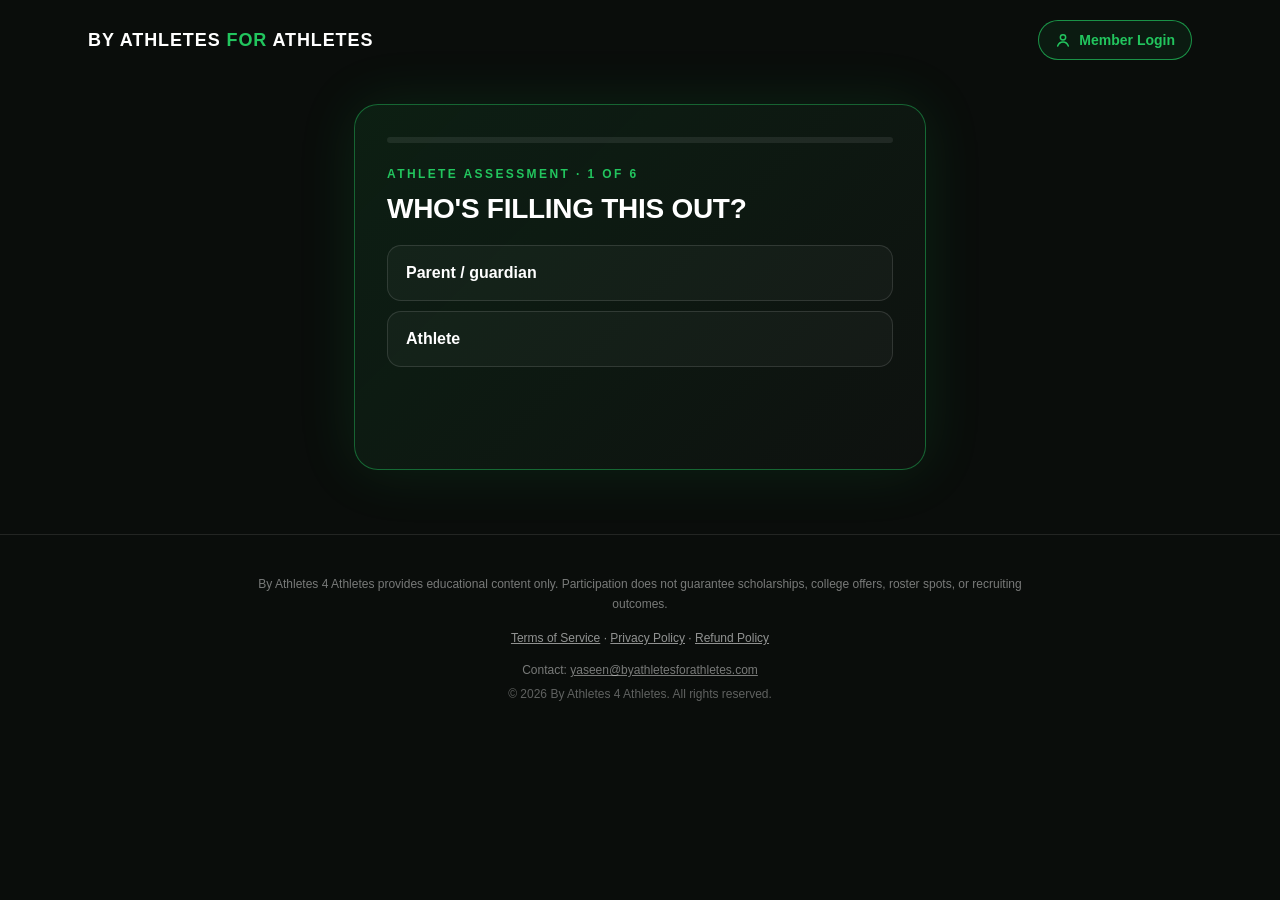
==== commit 28465dad: "Restyle Member Login button and fix comparison headers on phones Co-Authored-By: Claude Opus 5.5 <no" ====
--- a/assessment.html
+++ b/assessment.html
@@ -7,7 +7,7 @@
 <meta name="description" content="Answer a few quick questions about your athlete, then book your call with the By Athletes 4 Athletes coaches."/>
 <link rel="icon" type="image/png" href="assets/favicon.png"/>
 <link rel="apple-touch-icon" href="assets/favicon.png"/>
-<title>Athlete Assessment | By Athletes 4 Athletes</title>
+<title>Athlete Assessment | By Athletes For Athletes</title>
 <style>
 .aa-wrap{max-width:620px;margin:0 auto;padding:24px 24px 64px;display:grid;grid-template-columns:1fr;gap:18px}
 .aa-card{border-radius:24px;border:1px solid rgba(34,197,94,.45);background:linear-gradient(135deg,rgba(34,197,94,.10),rgba(255,255,255,.02));box-shadow:0 0 60px rgba(34,197,94,.12);padding:32px}
@@ -32,10 +32,10 @@
 .aa-end .aa-cta{display:block;width:100%;margin-top:10px}
 @media (max-width:520px){@media (max-width:520px){.aa-card{padding:22px}.aa-q{font-size:22px}.aa-opts.aa-grid{grid-template-columns:repeat(2,minmax(0,1fr))}.aa-nav .aa-cta{flex:1}}
 </style>
-</head>
+<style>.b4a-login:hover{background:#22c55e!important;color:#000!important;border-color:#22c55e!important}@media (max-width:420px){.b4a-login{padding:8px 13px!important;font-size:13px!important}}</style></head>
 <body>
 <div class="min-h-screen bg-[#0a0d0b] text-white antialiased" style="color-scheme:dark">
-<header class="mx-auto flex max-w-6xl items-center justify-between px-6 py-5"><a href="/landing" class="text-lg font-extrabold uppercase tracking-wider">By Athletes <span style="color:#22c55e">For</span> Athletes</a><div class="flex items-center gap-2 sm:gap-3"><a href="https://whop.com/joined/" class="rounded-full px-5 py-2 text-sm font-bold text-black transition hover:brightness-110" style="background:#22c55e">Member Login</a></div></header>
+<header class="mx-auto flex max-w-6xl items-center justify-between px-6 py-5"><a href="/landing" class="text-lg font-extrabold uppercase tracking-wider">By Athletes <span style="color:#22c55e">For</span> Athletes</a><div class="flex items-center gap-2 sm:gap-3"><a href="https://whop.com/joined/" class="b4a-login rounded-full text-sm font-bold transition" style="display:inline-flex;align-items:center;gap:8px;white-space:nowrap;padding:9px 16px;border:1.5px solid rgba(34,197,94,.7);color:#22c55e;background:rgba(34,197,94,.08)"><svg width="16" height="16" viewBox="0 0 24 24" fill="none" stroke="currentColor" stroke-width="2.2" stroke-linecap="round" stroke-linejoin="round" aria-hidden="true"><circle cx="12" cy="8" r="4"></circle><path d="M4 21c1.5-4 4.5-6 8-6s6.5 2 8 6"></path></svg><span>Member Login</span></a></div></header>
 <main class="aa-wrap">
   <div class="aa-card">
     <div class="aa-bar"><span id="aa-progress" style="width:0"></span></div>
@@ -59,7 +59,7 @@
     { id: "goal", label: "What's the goal?",
       options: ["Play Division I", "Play Division II", "Play Division III", "Play NAIA or JUCO", "Be a great high school player", "Not sure yet"] },
     { id: "serious", label: "How serious are you about getting to the next level?",
-      options: ["All in. Ready to start now", "Very serious. Starting within 30 days", "Interested, but want to learn more", "Just looking around"] },
+      options: ["All in. Ready to start now", "Just looking around"] },
     { id: "budget", label: "Are you ready to invest in reaching the next level?", dynamic: true,
       options: ["Yes, I'm ready to invest now", "No, I'm not able to invest right now"] },
     { id: "decider", label: "If it's a fit, will the decision-maker(s) be on the call?",
@@ -100,6 +100,10 @@
     return CAL + "?notes=" + encodeURIComponent(notes);
   }
 
+  function canBook() {
+    return answers.decider === "Yes";
+  }
+
   function finish() {
     if (qualified()) {
       bar.style.width = "100%";
@@ -121,8 +125,10 @@
       }).join("") + "</div>" +
       '<div class="aa-nav">' +
       (step > 0 ? '<button type="button" class="aa-back">&larr; Back</button>' : "<span></span>") +
-      (step === TOTAL - 1 ? '<button type="button" class="aa-cta" id="aa-book"' + (answers[q.id] ? "" : " disabled") + ">Book Your Qualification Call</button>" : "") +
-      "</div>";
+      (step === TOTAL - 1 ? '<button type="button" class="aa-cta" id="aa-book"' + (canBook() ? "" : " disabled") + ">Book Your Qualification Call</button>" : "") +
+      "</div>" +
+      (q.id === "decider" && answers.decider === "No" ?
+        '<p role="alert" style="margin:14px 0 0;font-size:15px;line-height:1.5;color:#f87171">The decision-maker needs to be on the call. Choose a time when everyone who decides can join, then come back to book.</p>' : "");
     body.querySelectorAll(".aa-opt").forEach(function (b) {
       b.addEventListener("click", function () {
         answers[q.id] = b.getAttribute("data-v");
@@ -134,7 +140,7 @@
     var back = body.querySelector(".aa-back");
     if (back) back.addEventListener("click", function () { step--; render(); });
     var book = body.querySelector("#aa-book");
-    if (book) book.addEventListener("click", function () { if (answers[q.id]) finish(); });
+    if (book) book.addEventListener("click", function () { if (canBook()) finish(); });
   }
 
   function renderEssentials() {
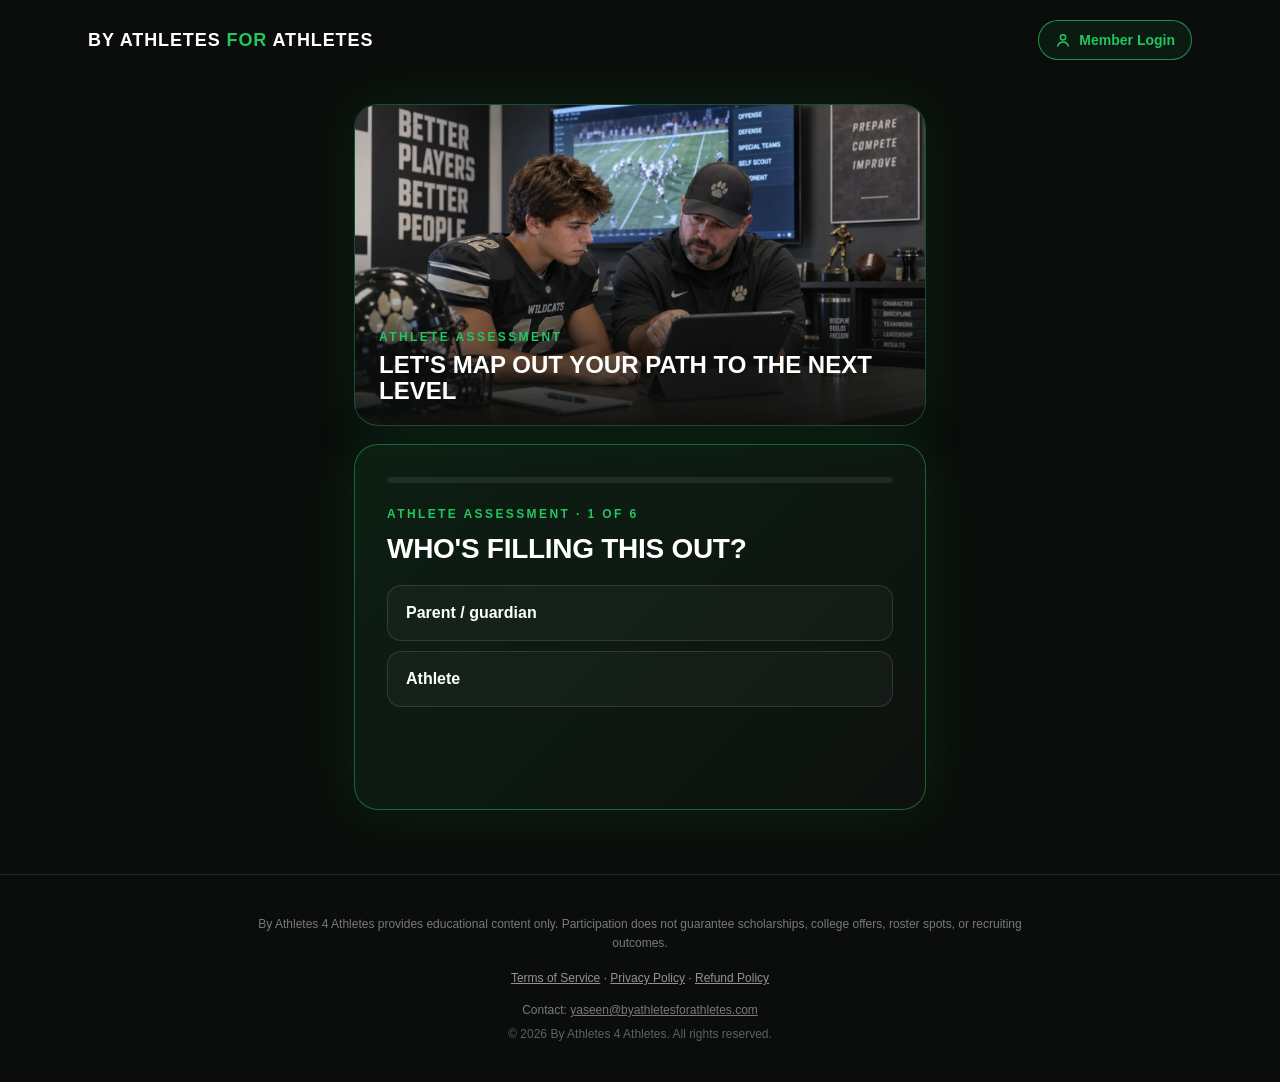
==== commit 172bd704: "Add film-room photo above the assessment questions Co-Authored-By: Claude Opus 5.5 <noreply@anthropi" ====
--- a/assessment.html
+++ b/assessment.html
@@ -30,13 +30,20 @@
 .aa-cta.aa-alt{background:transparent;color:#22c55e;border:1px solid rgba(34,197,94,.6)}
 .aa-end p{font-size:16px;line-height:1.6;color:rgba(255,255,255,.72);margin:0 0 18px}
 .aa-end .aa-cta{display:block;width:100%;margin-top:10px}
-@media (max-width:520px){@media (max-width:520px){.aa-card{padding:22px}.aa-q{font-size:22px}.aa-opts.aa-grid{grid-template-columns:repeat(2,minmax(0,1fr))}.aa-nav .aa-cta{flex:1}}
+.aa-hero{position:relative;margin:0;border-radius:24px;overflow:hidden;border:1px solid rgba(34,197,94,.35);box-shadow:0 0 60px rgba(34,197,94,.10);aspect-ratio:16/9;background:#111}
+.aa-hero img{display:block;width:100%;height:100%;object-fit:cover;object-position:50% 35%}
+.aa-hero::after{content:"";position:absolute;inset:0;background:linear-gradient(180deg,rgba(10,13,11,0) 40%,rgba(10,13,11,.92) 100%)}
+.aa-hero figcaption{position:absolute;left:24px;right:24px;bottom:20px;z-index:1}
+.aa-hero figcaption span{display:block;font-size:12px;font-weight:700;letter-spacing:.2em;text-transform:uppercase;color:#22c55e}
+.aa-hero figcaption strong{display:block;margin-top:6px;font-size:24px;line-height:1.1;font-weight:900;text-transform:uppercase}
+@media (max-width:520px){.aa-hero{border-radius:18px}.aa-hero figcaption{left:16px;right:16px;bottom:14px}.aa-hero figcaption strong{font-size:18px}.aa-card{padding:22px}.aa-q{font-size:22px}.aa-opts.aa-grid{grid-template-columns:repeat(2,minmax(0,1fr))}.aa-nav .aa-cta{flex:1}}
 </style>
 <style>.b4a-login:hover{background:#22c55e!important;color:#000!important;border-color:#22c55e!important}@media (max-width:420px){.b4a-login{padding:8px 13px!important;font-size:13px!important}}</style></head>
 <body>
 <div class="min-h-screen bg-[#0a0d0b] text-white antialiased" style="color-scheme:dark">
 <header class="mx-auto flex max-w-6xl items-center justify-between px-6 py-5"><a href="/landing" class="text-lg font-extrabold uppercase tracking-wider">By Athletes <span style="color:#22c55e">For</span> Athletes</a><div class="flex items-center gap-2 sm:gap-3"><a href="https://whop.com/joined/" class="b4a-login rounded-full text-sm font-bold transition" style="display:inline-flex;align-items:center;gap:8px;white-space:nowrap;padding:9px 16px;border:1.5px solid rgba(34,197,94,.7);color:#22c55e;background:rgba(34,197,94,.08)"><svg width="16" height="16" viewBox="0 0 24 24" fill="none" stroke="currentColor" stroke-width="2.2" stroke-linecap="round" stroke-linejoin="round" aria-hidden="true"><circle cx="12" cy="8" r="4"></circle><path d="M4 21c1.5-4 4.5-6 8-6s6.5 2 8 6"></path></svg><span>Member Login</span></a></div></header>
 <main class="aa-wrap">
+  <figure class="aa-hero"><img src="assets/assessment-film.jpg" alt="A coach and a high school football player reviewing game film together on a tablet" width="1400" height="787" fetchpriority="high"/><figcaption><span>Athlete Assessment</span><strong>Let&#x27;s map out your path to the next level</strong></figcaption></figure>
   <div class="aa-card">
     <div class="aa-bar"><span id="aa-progress" style="width:0"></span></div>
     <div id="aa-body" aria-live="polite">
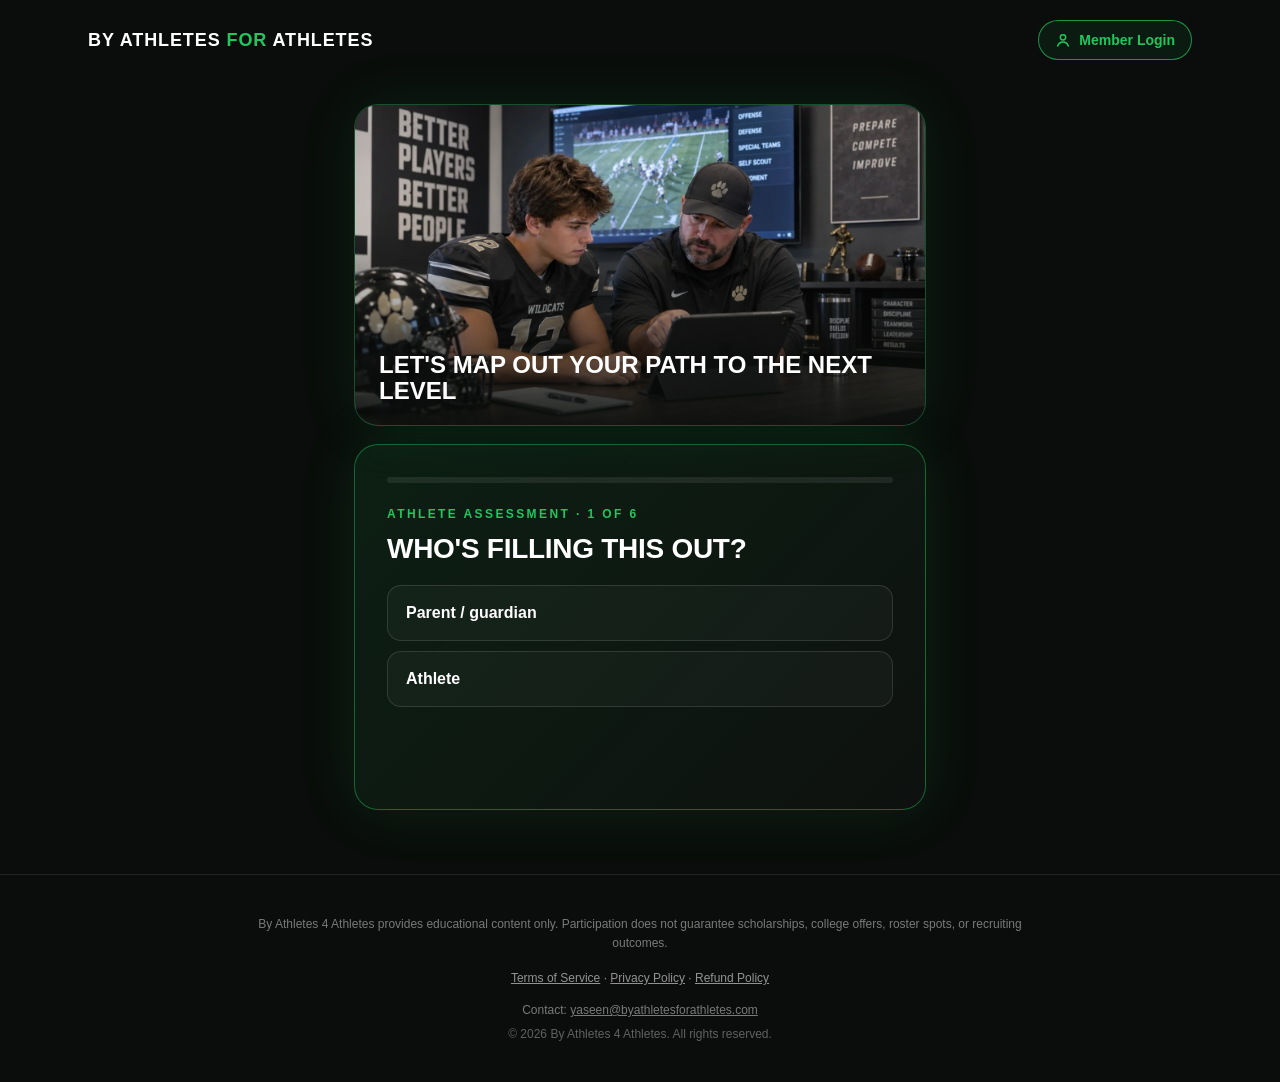
==== commit 2f5ac784: "Keep assessment photo clear on phones Co-Authored-By: Claude Opus 5.5 <noreply@anthropic.com>" ====
--- a/assessment.html
+++ b/assessment.html
@@ -36,14 +36,14 @@
 .aa-hero figcaption{position:absolute;left:24px;right:24px;bottom:20px;z-index:1}
 .aa-hero figcaption span{display:block;font-size:12px;font-weight:700;letter-spacing:.2em;text-transform:uppercase;color:#22c55e}
 .aa-hero figcaption strong{display:block;margin-top:6px;font-size:24px;line-height:1.1;font-weight:900;text-transform:uppercase}
-@media (max-width:520px){.aa-hero{border-radius:18px}.aa-hero figcaption{left:16px;right:16px;bottom:14px}.aa-hero figcaption strong{font-size:18px}.aa-card{padding:22px}.aa-q{font-size:22px}.aa-opts.aa-grid{grid-template-columns:repeat(2,minmax(0,1fr))}.aa-nav .aa-cta{flex:1}}
+@media (max-width:520px){.aa-hero{border-radius:18px}.aa-hero::after,.aa-hero figcaption{display:none}.aa-card{padding:22px}.aa-q{font-size:22px}.aa-opts.aa-grid{grid-template-columns:repeat(2,minmax(0,1fr))}.aa-nav .aa-cta{flex:1}}
 </style>
 <style>.b4a-login:hover{background:#22c55e!important;color:#000!important;border-color:#22c55e!important}@media (max-width:420px){.b4a-login{padding:8px 13px!important;font-size:13px!important}}</style></head>
 <body>
 <div class="min-h-screen bg-[#0a0d0b] text-white antialiased" style="color-scheme:dark">
 <header class="mx-auto flex max-w-6xl items-center justify-between px-6 py-5"><a href="/landing" class="text-lg font-extrabold uppercase tracking-wider">By Athletes <span style="color:#22c55e">For</span> Athletes</a><div class="flex items-center gap-2 sm:gap-3"><a href="https://whop.com/joined/" class="b4a-login rounded-full text-sm font-bold transition" style="display:inline-flex;align-items:center;gap:8px;white-space:nowrap;padding:9px 16px;border:1.5px solid rgba(34,197,94,.7);color:#22c55e;background:rgba(34,197,94,.08)"><svg width="16" height="16" viewBox="0 0 24 24" fill="none" stroke="currentColor" stroke-width="2.2" stroke-linecap="round" stroke-linejoin="round" aria-hidden="true"><circle cx="12" cy="8" r="4"></circle><path d="M4 21c1.5-4 4.5-6 8-6s6.5 2 8 6"></path></svg><span>Member Login</span></a></div></header>
 <main class="aa-wrap">
-  <figure class="aa-hero"><img src="assets/assessment-film.jpg" alt="A coach and a high school football player reviewing game film together on a tablet" width="1400" height="787" fetchpriority="high"/><figcaption><span>Athlete Assessment</span><strong>Let&#x27;s map out your path to the next level</strong></figcaption></figure>
+  <figure class="aa-hero"><img src="assets/assessment-film.jpg" alt="A coach and a high school football player reviewing game film together on a tablet" width="1400" height="787" fetchpriority="high"/><figcaption><strong>Let&#x27;s map out your path to the next level</strong></figcaption></figure>
   <div class="aa-card">
     <div class="aa-bar"><span id="aa-progress" style="width:0"></span></div>
     <div id="aa-body" aria-live="polite">
